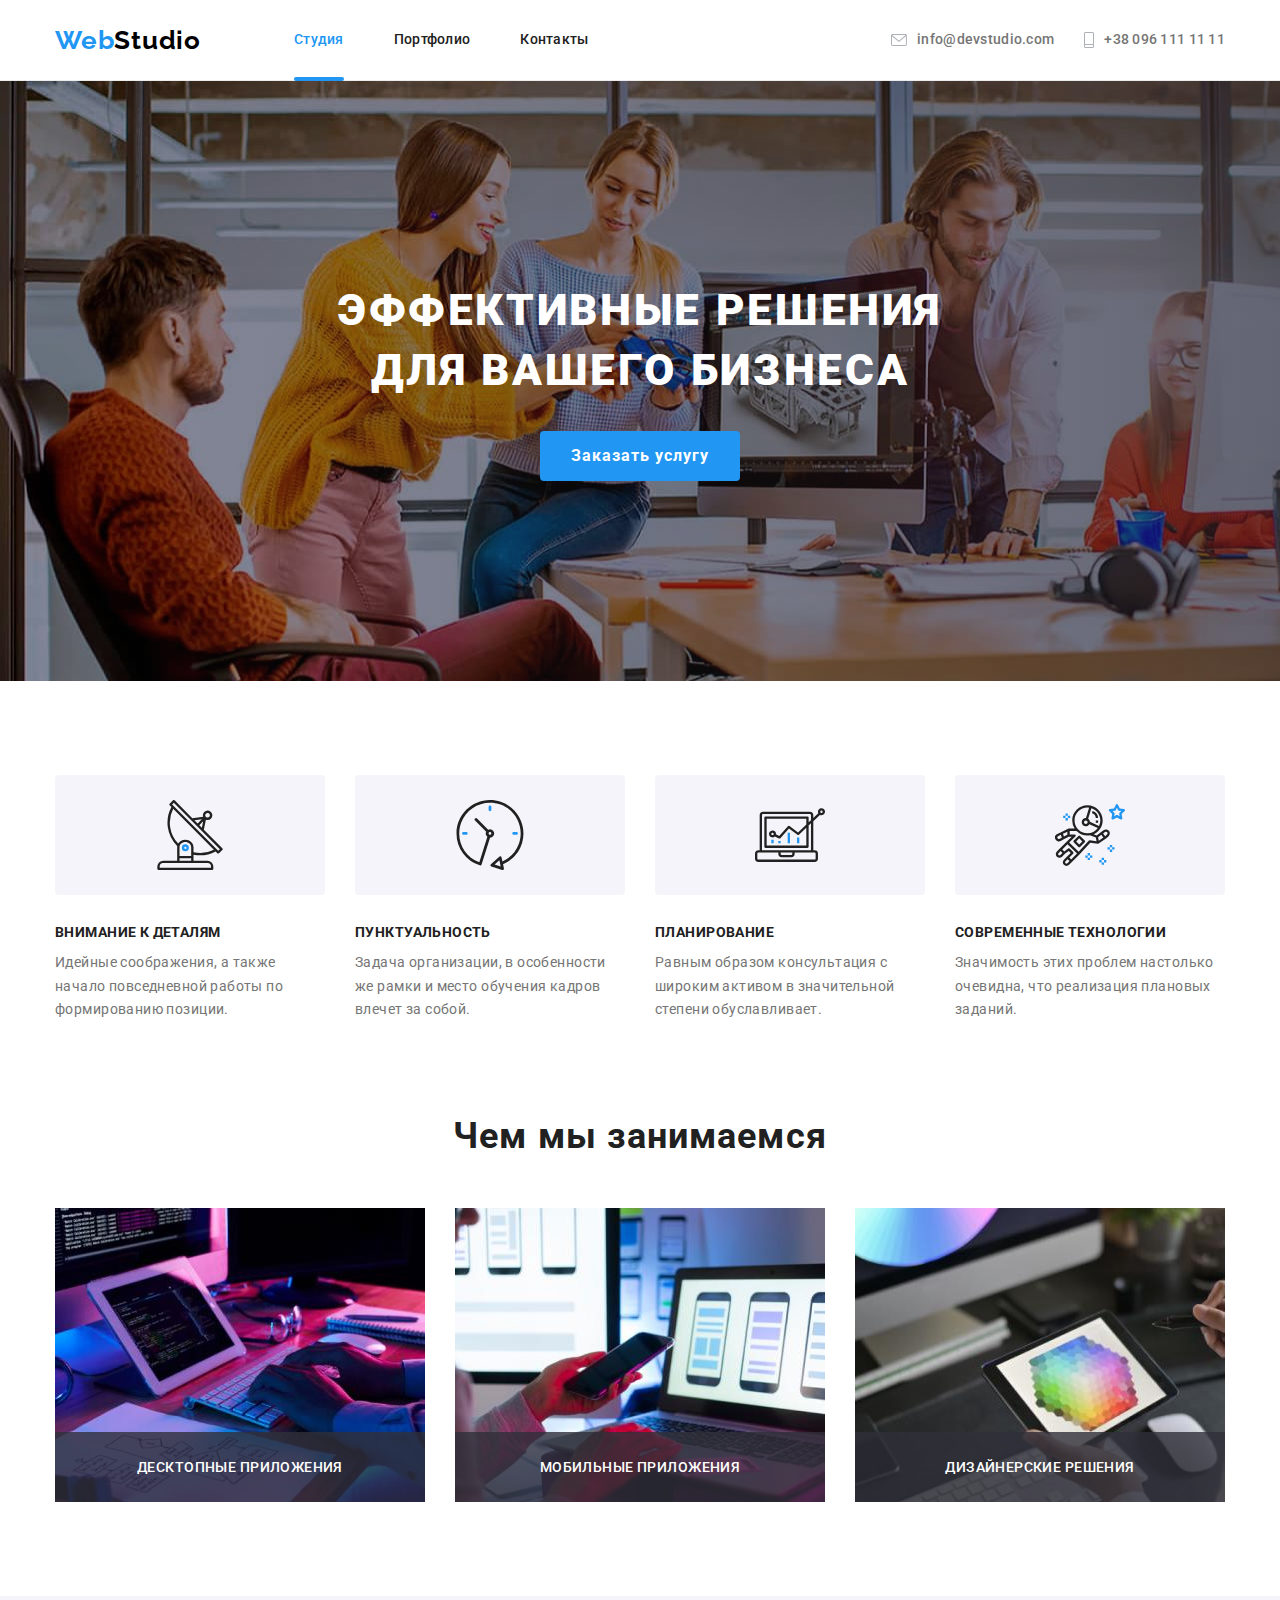
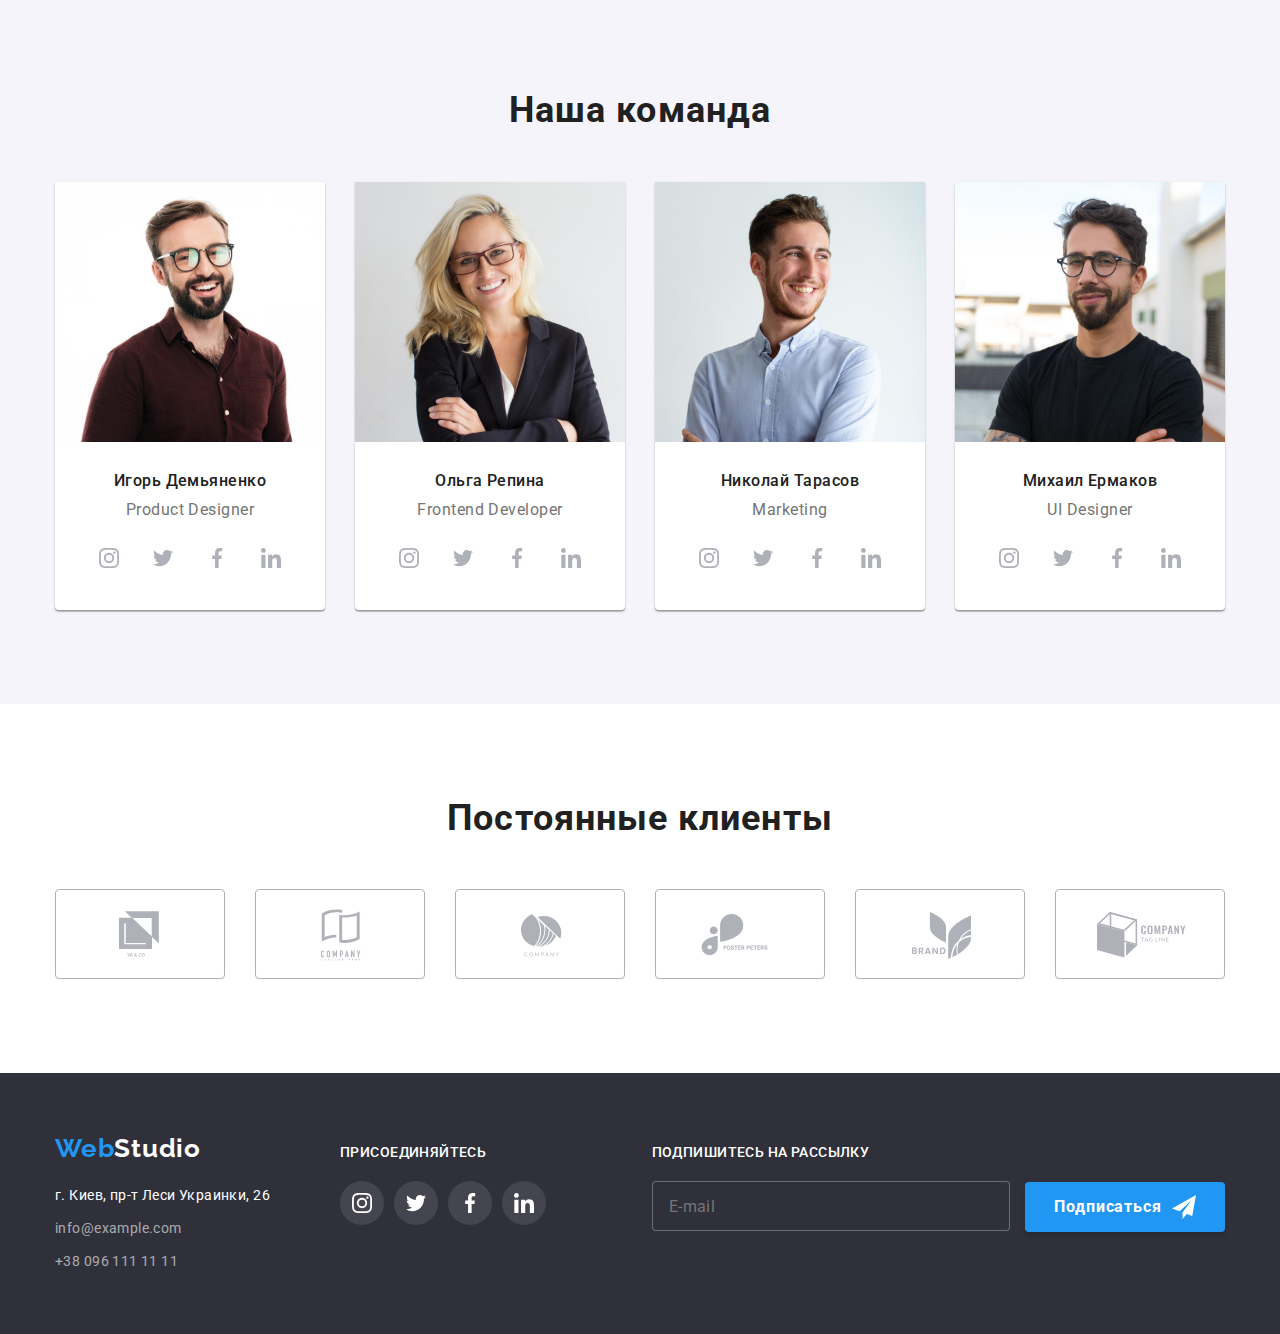
==== index.html @ 5d0f16b3 "Добавляет стили для позиционирования строк ввода в модальном окне" ====
<!DOCTYPE html>
<html lang="ru">
  <head>
    <meta charset="UTF-8" />
    <meta http-equiv="X-UA-Compatible" content="IE=edge" />
    <meta name="viewport" content="width=device-width, initial-scale=1.0" />
    <title>Студия</title>
    <link rel="preconnect" href="https://fonts.gstatic.com" />
    <link
      href="https://fonts.googleapis.com/css2?family=Oleo+Script&family=Raleway:wght@700&family=Roboto:wght@400;500;700;900&display=swap"
      rel="stylesheet"
    />
    <link
      rel="stylesheet"
      href="https://cdnjs.cloudflare.com/ajax/libs/modern-normalize/0.2.0/modern-normalize.css"
    />
    <link rel="stylesheet" href="./css/styles.css" />
  </head>
  <body>
    <!-- Секция "Верхняя линия" -->
    <header class="header">
      <div class="container">
        <div class="header-section">
          <nav class="header-navigation">
            <a class="logo-link" href="./"
              ><span class="logo-color">Web</span>Studio</a
            >
            <ul class="header-navigation-list">
              <li class="header-navigation-list-item">
                <a class="header-navigation-list-item-link current" href="./"
                  >Студия</a
                >
              </li>
              <li class="header-navigation-list-item">
                <a
                  class="header-navigation-list-item-link"
                  href="./portfolio.html"
                  >Портфолио</a
                >
              </li>
              <li class="header-navigation-list-item">
                <a class="header-navigation-list-item-link" href="./"
                  >Контакты</a
                >
              </li>
            </ul>
          </nav>
          <ul class="header-address-list">
            <li class="header-address-list-item">
              <a
                class="header-address-list-item-link"
                href="mailto:info@devstudio.com"
              >
                <svg class="address-icons" width="16px" height="12px">
                  <use href="./images/icons.svg#icon-address-envelope"></use>
                </svg>

                info@devstudio.com</a
              >
            </li>
            <li class="header-address-list-item">
              <a class="header-address-list-item-link" href="tel:+380961111111">
                <svg class="address-icons" width="10px" height="16px">
                  <use href="./images/icons.svg#icon-address-phone"></use>
                </svg>
                +38 096 111 11 11</a
              >
            </li>
          </ul>
        </div>
      </div>
    </header>
    <!-- Main -->
    <main>
      <!-- Секция "Шапка" -->
      <section class="hero-section">
        <div class="container">
          <h1 class="hero-section-header">
            Эффективные решения <br />
            для вашего бизнеса
          </h1>
          <button class="hero-section-button" type="button" data-modal-open>
            Заказать услугу
          </button>
        </div>
      </section>

      <!-- Окно "Заказать услугу"-->
      <div class="hero-section-modal-backdrop is-hidden" data-modal>
        <div class="hero-section-modal">
          <button class="hero-section-modal-button-close" data-modal-close>
            <svg class="modal-icons">
              <use href="./images/icons.svg#icon-close-modal"></use>
            </svg>
          </button>
          <p class="hero-section-modal-header">
            Оставьте свои данные, мы вам перезвоним
          </p>
          <form action="">
            <div
              class="hero-section-modal-input-group"
              role="group"
              aria-labelby="contact-details-head"
            >
              <label class="hero-section-modal-input-label">
                <p class="hero-section-modal-label-text">Имя</p>
                <input
                  class="hero-section-modal-input"
                  type="text"
                  name="order-username"
                />
              </label>
              <label class="hero-section-modal-input-label">
                <p class="hero-section-modal-label-text">Телефон</p>
                <input
                  class="hero-section-modal-input"
                  type="phone"
                  name="order-phone"
                />
              </label>
              <label class="hero-section-modal-input-label">
                <p class="hero-section-modal-label-text">Почта</p>
                <input
                  class="hero-section-modal-input"
                  type="email"
                  name="order-email"
                />
              </label>
              <label class="hero-section-modal-input-label">
                <p class="hero-section-modal-label-text">Комментарий</p>
                <textarea
                  class="hero-section-modal-comment-input"
                  name="order-comment"
                  rows="5"
                  placeholder="Введите текст"
                ></textarea>
              </label>
            </div>
            <button type="submit">Отправить</button>
          </form>
        </div>
      </div>

      <!-- Секция "Особенности" -->
      <section class="features-section">
        <div class="container">
          <ul class="features-section-list">
            <li class="features-section-list-item">
              <div class="features-section-set">
                <svg class="features-icons">
                  <use
                    href="./images/icons.svg#icon-color-features-icon01-antenna"
                  ></use>
                </svg>
              </div>
              <h3 class="featutes-section-header">Внимание к деталям</h3>
              <p class="featutes-section-text">
                Идейные соображения, а также начало повседневной работы по
                формированию позиции.
              </p>
            </li>
            <li class="features-section-list-item">
              <div class="features-section-set">
                <svg class="features-icons">
                  <use
                    href="./images/icons.svg#icon-color-features-icon02-clock"
                  ></use>
                </svg>
              </div>
              <h3 class="featutes-section-header">Пунктуальность</h3>
              <p class="featutes-section-text">
                Задача организации, в особенности же рамки и место обучения
                кадров влечет за собой.
              </p>
            </li>
            <li class="features-section-list-item">
              <div class="features-section-set">
                <svg class="features-icons">
                  <use
                    href="./images/icons.svg#icon-color-features-icon03-diagram"
                  ></use>
                </svg>
              </div>
              <h3 class="featutes-section-header">Планирование</h3>
              <p class="featutes-section-text">
                Равным образом консультация с широким активом в значительной
                степени обуславливает.
              </p>
            </li>
            <li class="features-section-list-item">
              <div class="features-section-set">
                <svg class="features-icons">
                  <use
                    href="./images/icons.svg#icon-color-features-icon04-astronaut"
                  ></use>
                </svg>
              </div>
              <h3 class="featutes-section-header">Современные технологии</h3>
              <p class="featutes-section-text">
                Значимость этих проблем настолько очевидна, что реализация
                плановых заданий.
              </p>
            </li>
          </ul>
        </div>
      </section>
      <!-- Секция "Чем мы занимаемся" -->
      <section class="functions-section">
        <div class="container">
          <h2 class="functions-section-header">Чем мы занимаемся</h2>
          <ul class="functions-section-list">
            <li class="functions-section-list-item">
              <img
                src="./images/webstudio-mainpage-foto001.jpg"
                alt="Фото планшета"
                width="370"
              />
              <div class="function-section-list-item-label">
                <p class="function-section-list-item-text">
                  Десктопные приложения
                </p>
              </div>
            </li>
            <li class="functions-section-list-item">
              <img
                src="./images/webstudio-mainpage-foto002.jpg"
                alt="Фото ноутбука"
                width="370"
              />
              <div class="function-section-list-item-label">
                <p class="function-section-list-item-text">
                  Мобильные приложения
                </p>
              </div>
            </li>
            <li class="functions-section-list-item">
              <img
                src="./images/webstudio-mainpage-foto003.jpg"
                alt="Фото планшета с палитрой"
                width="370"
              />
              <div class="function-section-list-item-label">
                <p class="function-section-list-item-text">
                  Дизайнерские решения
                </p>
              </div>
            </li>
          </ul>
        </div>
      </section>
      <!-- Секция "Наша команда" -->
      <section class="team-section">
        <div class="container">
          <h2 class="team-section-header">Наша команда</h2>
          <ul class="team-section-list">
            <li class="team-section-list-item">
              <img
                src="./images/webstudio-mainpage-person-demyanenko.jpg"
                alt="Фото Демьянченко"
                width="270"
              />
              <div class="team-section-list-card">
                <h3 class="team-section-name">Игорь Демьяненко</h3>
                <p class="team-section-text">Product Designer</p>
                <!-- список контактов в социальных сетях -->
                <ul class="team-section-social-list">
                  <li class="team-section-social-list-item">
                    <a
                      href="https://www.instagram.com"
                      class="team-section-social-list-link"
                      target="_blank"
                      rel="noreferrer noopener"
                    >
                      <svg class="social-icons">
                        <use
                          href="./images/icons.svg#icon-social-instagram"
                        ></use>
                      </svg>
                    </a>
                  </li>
                  <li class="team-section-social-list-item">
                    <a
                      href="https://www.twitter.com"
                      class="team-section-social-list-link"
                      target="_blank"
                      rel="noreferrer noopener"
                    >
                      <svg class="social-icons">
                        <use
                          href="./images/icons.svg#icon-social-twitter"
                        ></use>
                      </svg>
                    </a>
                  </li>
                  <li class="team-section-social-list-item">
                    <a
                      href="https://www.facebook.com"
                      class="team-section-social-list-link"
                      target="_blank"
                      rel="noreferrer noopener"
                    >
                      <svg class="social-icons">
                        <use
                          href="./images/icons.svg#icon-social-facebook"
                        ></use>
                      </svg>
                    </a>
                  </li>
                  <li class="team-section-social-list-item">
                    <a
                      href="https://www.linkedin.com"
                      class="team-section-social-list-link"
                      target="_blank"
                      rel="noreferrer noopener"
                    >
                      <svg class="social-icons">
                        <use
                          href="./images/icons.svg#icon-social-linkedin"
                        ></use>
                      </svg>
                    </a>
                  </li>
                </ul>
              </div>
            </li>
            <li class="team-section-list-item">
              <img
                src="./images/webstudio-mainpage-person-repina.jpg"
                alt="Фото Репина"
                width="270"
              />
              <div class="team-section-list-card">
                <h3 class="team-section-name">Ольга Репина</h3>
                <p class="team-section-text">Frontend Developer</p>
                <!-- список контактов в социальных сетях -->
                <ul class="team-section-social-list">
                  <li class="team-section-social-list-item">
                    <a
                      href="https://www.instagram.com"
                      class="team-section-social-list-link"
                      target="_blank"
                      rel="noreferrer noopener"
                    >
                      <svg class="social-icons">
                        <use
                          href="./images/icons.svg#icon-social-instagram"
                        ></use>
                      </svg>
                    </a>
                  </li>
                  <li class="team-section-social-list-item">
                    <a
                      href="https://www.twitter.com"
                      class="team-section-social-list-link"
                      target="_blank"
                      rel="noreferrer noopener"
                    >
                      <svg class="social-icons">
                        <use
                          href="./images/icons.svg#icon-social-twitter"
                        ></use>
                      </svg>
                    </a>
                  </li>
                  <li class="team-section-social-list-item">
                    <a
                      href="https://www.facebook.com"
                      class="team-section-social-list-link"
                      target="_blank"
                      rel="noreferrer noopener"
                    >
                      <svg class="social-icons">
                        <use
                          href="./images/icons.svg#icon-social-facebook"
                        ></use>
                      </svg>
                    </a>
                  </li>
                  <li class="team-section-social-list-item">
                    <a
                      href="https://www.linkedin.com"
                      class="team-section-social-list-link"
                      target="_blank"
                      rel="noreferrer noopener"
                    >
                      <svg class="social-icons">
                        <use
                          href="./images/icons.svg#icon-social-linkedin"
                        ></use>
                      </svg>
                    </a>
                  </li>
                </ul>
              </div>
            </li>
            <li class="team-section-list-item">
              <img
                src="./images/webstudio-mainpage-person-tarasov.jpg"
                alt="Фото Тарасова"
                width="270"
              />
              <div class="team-section-list-card">
                <h3 class="team-section-name">Николай Тарасов</h3>
                <p class="team-section-text">Marketing</p>
                <!-- список контактов в социальных сетях -->
                <ul class="team-section-social-list">
                  <li class="team-section-social-list-item">
                    <a
                      href="https://www.instagram.com"
                      class="team-section-social-list-link"
                      target="_blank"
                      rel="noreferrer noopener"
                    >
                      <svg class="social-icons">
                        <use
                          href="./images/icons.svg#icon-social-instagram"
                        ></use>
                      </svg>
                    </a>
                  </li>
                  <li class="team-section-social-list-item">
                    <a
                      href="https://www.twitter.com"
                      class="team-section-social-list-link"
                      target="_blank"
                      rel="noreferrer noopener"
                    >
                      <svg class="social-icons">
                        <use
                          href="./images/icons.svg#icon-social-twitter"
                        ></use>
                      </svg>
                    </a>
                  </li>
                  <li class="team-section-social-list-item">
                    <a
                      href="https://www.facebook.com"
                      class="team-section-social-list-link"
                      target="_blank"
                      rel="noreferrer noopener"
                    >
                      <svg class="social-icons">
                        <use
                          href="./images/icons.svg#icon-social-facebook"
                        ></use>
                      </svg>
                    </a>
                  </li>
                  <li class="team-section-social-list-item">
                    <a
                      href="https://www.linkedin.com"
                      class="team-section-social-list-link"
                      target="_blank"
                      rel="noreferrer noopener"
                    >
                      <svg class="social-icons">
                        <use
                          href="./images/icons.svg#icon-social-linkedin"
                        ></use>
                      </svg>
                    </a>
                  </li>
                </ul>
              </div>
            </li>
            <li class="team-section-list-item">
              <img
                src="./images/webstudio-mainpage-person-ermakov.jpg"
                alt="Фото Ермакова"
                width="270"
              />
              <div class="team-section-list-card">
                <h3 class="team-section-name">Михаил Ермаков</h3>
                <p class="team-section-text">UI Designer</p>
                <!-- список контактов в социальных сетях -->
                <ul class="team-section-social-list">
                  <li class="team-section-social-list-item">
                    <a
                      href="https://www.instagram.com"
                      class="team-section-social-list-link"
                      target="_blank"
                      rel="noreferrer noopener"
                    >
                      <svg class="social-icons">
                        <use
                          href="./images/icons.svg#icon-social-instagram"
                        ></use>
                      </svg>
                    </a>
                  </li>
                  <li class="team-section-social-list-item">
                    <a
                      href="https://www.twitter.com"
                      class="team-section-social-list-link"
                      target="_blank"
                      rel="noreferrer noopener"
                    >
                      <svg class="social-icons">
                        <use
                          href="./images/icons.svg#icon-social-twitter"
                        ></use>
                      </svg>
                    </a>
                  </li>
                  <li class="team-section-social-list-item">
                    <a
                      href="https://www.facebook.com"
                      class="team-section-social-list-link"
                      target="_blank"
                      rel="noreferrer noopener"
                    >
                      <svg class="social-icons">
                        <use
                          href="./images/icons.svg#icon-social-facebook"
                        ></use>
                      </svg>
                    </a>
                  </li>
                  <li class="team-section-social-list-item">
                    <a
                      href="https://www.linkedin.com"
                      class="team-section-social-list-link"
                      target="_blank"
                      rel="noreferrer noopener"
                    >
                      <svg class="social-icons">
                        <use
                          href="./images/icons.svg#icon-social-linkedin"
                        ></use>
                      </svg>
                    </a>
                  </li>
                </ul>
              </div>
            </li>
          </ul>
        </div>
      </section>
      <!-- Секция "Постоянные клиенты" -->
      <section class="clients-section">
        <div class="container">
          <h2 class="clients-section-header">Постоянные клиенты</h2>
          <ul class="clients-section-list">
            <li class="clients-section-list-item">
              <a
                href="https://www.google.com"
                class="clients-section-list-link"
                target="_blank"
                rel="noreferrer noopener"
              >
                <svg class="clients-icons" width="44px" height="49px">
                  <use href="./images/icons.svg#icon-client-logo01-yaco"></use>
                </svg>
              </a>
            </li>
            <li class="clients-section-list-item">
              <a
                href="https://www.google.com"
                class="clients-section-list-link"
                target="_blank"
                rel="noreferrer noopener"
              >
                <svg class="clients-icons" width="40px" height="52px">
                  <use
                    href="./images/icons.svg#icon-client-logo02-tagline"
                  ></use>
                </svg>
              </a>
            </li>
            <li class="clients-section-list-item">
              <a
                href="https://www.google.com"
                class="clients-section-list-link"
                target="_blank"
                rel="noreferrer noopener"
              >
                <svg class="clients-icons" width="41px" height="43px">
                  <use
                    href="./images/icons.svg#icon-client-logo03-company"
                  ></use>
                </svg>
              </a>
            </li>
            <li class="clients-section-list-item">
              <a
                href="https://www.google.com"
                class="clients-section-list-link"
                target="_blank"
                rel="noreferrer noopener"
              >
                <svg class="clients-icons" width="80px" height="42px">
                  <use
                    href="./images/icons.svg#icon-client-logo04-foster"
                  ></use>
                </svg>
              </a>
            </li>
            <li class="clients-section-list-item">
              <a
                href="https://www.google.com"
                class="clients-section-list-link"
                target="_blank"
                rel="noreferrer noopener"
              >
                <svg class="clients-icons" width="59px" height="47px">
                  <use href="./images/icons.svg#icon-client-logo05-brand"></use>
                </svg>
              </a>
            </li>
            <li class="clients-section-list-item">
              <a
                href="https://www.google.com"
                class="clients-section-list-link"
                target="_blank"
                rel="noreferrer noopener"
              >
                <svg class="clients-icons" width="89px" height="46px">
                  <use
                    href="./images/icons.svg#icon-client-logo06-comtag"
                  ></use>
                </svg>
              </a>
            </li>
          </ul>
        </div>
      </section>
    </main>
    <!-- Секция "Подвал" -->
    <footer class="footer-section">
      <div class="container">
        <div class="footer-section-data">
          <div class="footer-address-card">
            <a class="logo-link footer" href="./"
              ><span class="logo-color">Web</span>Studio</a
            >
            <address>
              <ul class="footer-section-list">
                <li class="footer-section-list-item">
                  <a
                    class="footer-section-address"
                    href="http://maps.google.com/?q=г.Киев,пр-тЛесиУкраинки,26"
                    target="_blank"
                    rel="nofollow noreferrer"
                    >г. Киев, пр-т Леси Украинки, 26</a
                  >
                </li>
                <li class="footer-section-list-item">
                  <a class="footer-section-text" href="mailto:info@example.com"
                    >info@example.com</a
                  >
                </li>
                <li class="footer-section-list-item">
                  <a class="footer-section-text" href="tel:+380961111111"
                    >+38 096 111 11 11</a
                  >
                </li>
              </ul>
            </address>
          </div>
          <div class="footer-section-social-card">
            <p class="footer-section-social-name">присоединяйтесь</p>
            <!-- список контактов в социальных сетях -->
            <ul class="footer-section-social-list">
              <li class="footer-section-social-list-item">
                <a
                  href="https://www.instagram.com"
                  class="footer-section-social-list-link"
                  target="_blank"
                  rel="noreferrer noopener"
                >
                  <svg class="footer-social-icons">
                    <use href="./images/icons.svg#icon-social-instagram"></use>
                  </svg>
                </a>
              </li>
              <li class="footer-section-social-list-item">
                <a
                  href="https://www.twitter.com"
                  class="footer-section-social-list-link"
                  target="_blank"
                  rel="noreferrer noopener"
                >
                  <svg class="footer-social-icons">
                    <use href="./images/icons.svg#icon-social-twitter"></use>
                  </svg>
                </a>
              </li>
              <li class="footer-section-social-list-item">
                <a
                  href="https://www.facebook.com"
                  class="footer-section-social-list-link"
                  target="_blank"
                  rel="noreferrer noopener"
                >
                  <svg class="footer-social-icons">
                    <use href="./images/icons.svg#icon-social-facebook"></use>
                  </svg>
                </a>
              </li>
              <li class="footer-section-social-list-item">
                <a
                  href="https://www.linkedin.com"
                  class="footer-section-social-list-link"
                  target="_blank"
                  rel="noreferrer noopener"
                >
                  <svg class="footer-social-icons">
                    <use href="./images/icons.svg#icon-social-linkedin"></use>
                  </svg>
                </a>
              </li>
            </ul>
          </div>
          <!-- Форма ввода электронного адреса для подписки на рвссылку -->
          <div class="footer-section-mail-subscribe-form">
            <form action="">
              <label>
                <p class="footer-section-mail-subscribe-form-label">
                  Подпишитесь на рассылку
                </p>
                <input
                  class="footer-section-mail-subscribe-input"
                  type="email"
                  name="subscride-email-address"
                  placeholder="E-mail"
                />
              </label>
              <button
                class="footer-section-mail-subscribe-button"
                type="submit"
              >
                <div class="footer-section-mail-subscribe-button-label">
                  Подписаться
                  <svg class="footer-subscribe-icons">
                    <use href="./images/icons.svg#icon-send-plane"></use>
                  </svg>
                </div>
              </button>
            </form>
          </div>
        </div>
      </div>
    </footer>
    <script src="./js/modal.js"></script>
  </body>
</html>
---- css/styles.css ----
:root {
  --body-default-text-color: #757575;
  --body-default-header-color: #212121;
  --header-background-color: #ffffff;
  --header-border-color: #ececec;
  --footer-background-color: #2f303a;
  --header-logo-color: #2196f3;
  --header-logo-text-color: #000000;
  --footer-logo-text-color: #ffffff;

  --header-navigation-hover-color: #2196f3;
  --header-navigation-text-color: #212121;
  --header-address-hover-color: #2196f3;
  --header-address-text-color: #757575;
  --footer-address-color: #ffffff;
  --footer-text-color: rgba(255, 255, 255, 0.6);
  --footer-icon-color: rgba(255, 255, 255, 0.1);

  --main-hero-background-color: #c4c4c4;
  --main-hero-background-blackdrop: rgba(0, 0, 0, 0.2);
  --main-hero-background: rgba(47, 48, 58, 0.4);
  --main-hero-text-color: #ffffff;

  --main-features-header-color: #212121;
  --main-features-background-color: #f5f4fa;
  --main-features-text-color: #757575;
  --main-functions-label-text-color: #ffffff;
  --main-functions-label-background-color: rgba(47, 48, 58, 0.8);

  --main-team-background-color: #f5f4fa;
  --main-team-photo-background-color: #ffffff;
  --main-team-header-color: #212121;
  --main-team-name-color: #212121;
  --main-team-text-color: #757575;

  --main-clients-icons-color: #afb1b8;
  --main-clients-icons-hover-color: #2196f3;

  --main-default-background-color: #ffffff;
  --main-team-background-color: #f5f4fa;
  --main-button-color: #2196f3;
  --main-button-hover-color: #188ce8;
  --main-button-text-color: #ffffff;
  --main-icon-color: #afb1b8;
  --main-icon-hover-color: #ffffff;

  --portfolio-default-background-color: #ffffff;
  --portfolio-project-list-background-color: #ffffff;
  --portfolio-project-list-header-color: #212121;
  --portfolio-project-list-text-color: #757575;
  --portfolio-project-list-border-color: #eeeeee;
  --portfolio-project-list-hover-background-color: rgba(33, 150, 243, 0.9);

  --portfolio-button-color: #f5f4fa;
  --portfolio-button-text-color: #212121;
  --portfolio-button-hover-color: #2196f3;
  --portfolio-button-hover-text-color: #ffffff;
}
html {
  box-sizing: border-box;
}

*,
*::after,
*::before {
  box-sizing: inherit;
}

/*  font-family: 'Oleo Script', cursive;
    font-family: 'Raleway', sans-serif;
    font-family: 'Roboto', sans-serif; */

body {
  font-family: 'Roboto', sans-serif;
  font-size: 14px;
  line-height: 1.71;
  letter-spacing: 0.03em;
  color: var(--body-default-text-color);
}

.container {
  width: 1200px;
  padding-left: 15px;
  padding-right: 15px;
  margin: 0 auto;
}

.visually-hidden {
  position: absolute !important;
  clip: rect(1px 1px 1px 1px);
  clip: rect(1px, 1px, 1px, 1px);
  padding: 0 !important;
  border: 0 !important;
  height: 1px !important;
  width: 1px !important;
  overflow: hidden;
}

/*  Секция "Верхняя линия" */
.header {
  background-color: var(--header-background-color);
  border-bottom: 1px solid var(--header-border-color);
}

.header-section {
  display: flex;
  align-items: center;
}

.header-navigation {
  display: flex;
  align-items: center;
}
.header-navigation-list {
  list-style: none;
  display: flex;
  align-items: center;
  margin-top: 0;
  margin-bottom: 0;
  padding: 0;
}
.header-address-list {
  list-style: none;
  display: flex;
  margin-left: auto;
  margin-top: 0;
  margin-bottom: 0;
  padding: 0;
}
.header-navigation-list-item:not(:last-child) {
  margin-right: 50px;
}
.header-address-list-item:not(:last-child) {
  margin-right: 30px;
}

.logo-link {
  display: block;
  text-decoration: none;
  color: var(--header-logo-text-color);
  font-family: 'Raleway', sans-serif;
  font-weight: 700;
  font-size: 26px;
  line-height: 1.19;
  letter-spacing: 0.03em;
  margin-right: 93px;
}
.logo-color {
  color: var(--header-logo-color);
}
.logo-link.footer {
  display: inline-block;
  margin-right: 0;
  margin-bottom: 20px;
  color: var(--footer-logo-text-color);
}

.header-navigation-list-item-link {
  position: relative;
  display: block;
  text-decoration: none;
  color: var(--header-navigation-text-color);
  font-weight: 500;
  font-size: 14px;
  line-height: 1.14;
  letter-spacing: 0.02em;
  padding-top: 32px;
  padding-bottom: 32px;
  transition: 250ms color cubic-bezier(0.4, 0, 0.2, 1);
}

.header-navigation-list-item-link.current,
.header-navigation-list-item-link:hover,
.header-navigation-list-item-link:active,
.header-navigation-list-item-link:focus {
  color: var(--header-navigation-hover-color);
}

.header-navigation-list-item-link.current::after {
  opacity: 1;
}

.header-navigation-list-item-link::after {
  content: '';
  position: absolute;
  display: block;
  border-radius: 2px;
  width: 100%;
  height: 4px;
  left: 0;
  bottom: -1px;
  background-color: var(--header-logo-color);
  opacity: 0;
  transition: 250ms opacity cubic-bezier(0.4, 0, 0.2, 1);
}

.header-address-list-item-link {
  display: flex;
  align-items: center;
  text-decoration: none;
  color: var(--header-address-text-color);
  font-weight: 500;
  font-size: 14px;
  line-height: 1.14;
  letter-spacing: 0.02em;
  padding-top: 32px;
  padding-bottom: 32px;
  transition: 250ms color cubic-bezier(0.4, 0, 0.2, 1);
}

.header-address-list-item-link:hover,
.header-address-list-item-link:active,
.header-address-list-item-link:focus {
  color: var(--header-address-hover-color);
}

.header-address-list-item-link:hover .address-icons,
.header-address-list-item-link:active .address-icons,
.header-address-list-item-link:focus .address-icons {
  fill: var(--header-address-hover-color);
}

.address-icons {
  fill: var(--main-icon-color);
  margin-right: 10px;
  transition: 250ms fill cubic-bezier(0.4, 0, 0.2, 1);
}

/* Секция "Шапка" */
.hero-section {
  display: block;
  text-align: center;
  max-width: 1600px;
  padding-top: 200px;
  padding-bottom: 200px;
  margin-left: auto;
  margin-right: auto;
  background-color: var(--main-hero-background-color);
  background-image: linear-gradient(
      to left,
      rgba(47, 48, 58, 0.4),
      40%,
      transparent 100%
    ),
    url(../images/webstudio-bgimage.jpg);
  background-repeat: no-repeat;
  background-position: top left;
  background-size: cover;
}
.hero-section-header {
  margin-top: 0;
  margin-bottom: 30px;
  padding-bottom: 0;
  font-weight: 900;
  font-size: 44px;
  line-height: 1.36;
  text-align: center;
  letter-spacing: 0.06em;
  text-transform: uppercase;
  color: var(--main-hero-text-color);
}
.hero-section-button {
  width: 200px;
  height: 50px;
  align-items: center;
  text-align: center;
  background-color: var(--main-button-color);
  font-weight: 700;
  font-size: 16px;
  line-height: 1.87;
  letter-spacing: 0.06em;
  color: var(--main-button-text-color);
  cursor: pointer;
  border: none;
  border-radius: 4px;
  transition: 250ms color cubic-bezier(0.4, 0, 0.2, 1);
}
.hero-section-button:hover,
.hero-section-button:active,
.hero-section-button:focus {
  background-color: var(--main-button-hover-color);
  color: var(--main-button-text-color);
  border-radius: 0px;
}

/* Модальное окно "Заказать услугу" */
.hero-section-modal-backdrop {
  position: fixed;
  top: 0;
  left: 0;
  width: 100%;
  height: 100%;
  z-index: 99;
  background: var(--main-hero-background-blackdrop);
  transition: 250ms opacity cubic-bezier(0.4, 0, 0.2, 1);
}

.hero-section-modal-backdrop.is-hidden {
  opacity: 0;
  pointer-events: none;
}

.hero-section-modal {
  position: absolute;
  display: block;
  padding: 0 0 0 0;
  top: 50%;
  left: 50%;
  width: 530px;
  height: 580px;
  border-radius: 4px;
  transform: translate(-50%, -50%);
  background: var(--main-default-background-color);
  box-shadow: 0px 1px 3px rgba(0, 0, 0, 0.12), 0px 1px 1px rgba(0, 0, 0, 0.14),
    0px 2px 1px rgba(0, 0, 0, 0.2);
  border-radius: 4px;
}

.hero-section-modal-button-close {
  display: flex;
  justify-content: center;
  align-items: center;
  cursor: pointer;
  background: var(--main-default-background-color);
  border: 1px solid rgba(0, 0, 0, 0.1);
  border-radius: 50%;
  width: 30px;
  height: 30px;
}
.hero-section-modal-button-close:hover .modal-icons {
  fill: var(--header-logo-color);
  transition: 250ms fill cubic-bezier(0.4, 0, 0.2, 1);
}

.modal-icons {
  width: 11px;
  height: 11px;
  fill: black;
  transition: 250ms fill cubic-bezier(0.4, 0, 0.2, 1);
}

.hero-section-modal-header {
  margin-top: 0;
  margin-bottom: 12px;
  padding: 0 0 0 0;
  font-weight: 700;
  font-size: 20px;
  line-height: 1.15;
  text-align: center;
  letter-spacing: 0.03em;
  color: var(--body-default-header-color);
}

.hero-section-modal-input-group {
  display: flex;
  flex-direction: column;
  align-items: center;
}

.hero-section-modal-input-label {
  display: flex;
  flex-direction: column;
  margin-bottom: 10px;
}

.hero-section-modal-label-text {
  margin-top: 0;
  margin-bottom: 4px;
  padding: 0 0 0 0;
  font-weight: 500;
  font-size: 12px;
  line-height: 1.16;
  letter-spacing: 0.01em;
  color: var(--body-default-text-color);
}

.hero-section-modal-input {
  width: 448px;
  height: 40px;
  border: 1px solid rgba(33, 33, 33, 0.2);
  box-sizing: border-box;
  border-radius: 4px;
}

.hero-section-modal-comment-input {
  width: 448px;
  height: 120px;
  padding: 12px 16px 12px 16px;
  resize: none;
  border: 1px solid rgba(33, 33, 33, 0.2);
  box-sizing: border-box;
  border-radius: 4px;
}

/* Секция "Особенности" */
.features-section {
  padding-top: 94px;
  padding-bottom: 94px;
  background-color: var(--main-default-background-color);
}

.features-section-list {
  display: flex;
  margin-top: 0;
  margin-bottom: 0;
  padding-left: 0;
  padding-right: 0;
  list-style: none;
}

.features-section-list-item {
  display: block;
  margin-top: 0;
  margin-bottom: 0px;
  width: 270px;
}

.features-section-list-item:not(:last-child) {
  margin-right: 30px;
}

.featutes-section-header {
  margin-top: 0;
  margin-bottom: 10px;
  color: var(--main-features-header-color);
  font-weight: 700;
  font-size: 14px;
  line-height: 1.14;
  letter-spacing: 0.03em;
  text-transform: uppercase;
}
.featutes-section-text {
  margin-top: 0;
  margin-bottom: 0;
  color: var(--main-features-text-color);
  font-size: 14px;
  line-height: 1.71;
  letter-spacing: 0.03em;
}

.features-icons {
  width: 70px;
  height: 70px;
  fill: var(--main-features-header-color);
}

.features-section-set {
  display: flex;
  justify-content: center;
  align-items: center;
  width: 270px;
  height: 120px;
  background: var(--main-features-background-color);
  border-radius: 4px;
  margin-bottom: 30px;
}

/* Секция "Чем мы занимаемся" */
.functions-section {
  padding-bottom: 94px;
  background-color: var(--main-default-background-color);
}
.functions-section-header {
  display: block;
  margin-top: 0;
  margin-bottom: 50px;
  color: var(--main-features-header-color);
  font-weight: 700;
  font-size: 36px;
  line-height: 1.16;
  text-align: center;
  letter-spacing: 0.03em;
}
.functions-section-list img {
  display: block;
  margin-top: 0;
  margin-bottom: 0;
}

.functions-section-list {
  list-style: none;
  display: flex;
  padding-left: 0;
  padding-right: 0;
  margin-top: 0;
  margin-bottom: 0;
}
.functions-section-list-item {
  position: relative;
}

.functions-section-list-item:not(:last-child) {
  margin-right: 30px;
}

.function-section-list-item-label {
  position: absolute;
  bottom: 0;
  left: 0;
  width: 100%;
  height: auto;
  padding-top: 27px;
  padding-bottom: 27px;
  background: var(--main-functions-label-background-color);
}
.function-section-list-item-text {
  margin-top: 0;
  margin-bottom: 0;
  font-weight: 500;
  font-size: 14px;
  line-height: 1.18;
  text-align: center;
  letter-spacing: 0.03em;
  text-transform: uppercase;
  color: var(--main-functions-label-text-color);
}

/* Секция "Наша команда" */
.team-section {
  display: block;
  text-align: center;
  width: auto;
  padding-top: 94px;
  padding-bottom: 94px;
  background-color: var(--main-team-background-color);
  font-size: 16px;
  line-height: 1.18;
  letter-spacing: 0.03em;
  color: var(--main-team-text-color);
}

.team-section-header {
  margin-top: 0;
  margin-bottom: 50px;
  color: var(--main-team-header-color);
  font-weight: 700;
  font-size: 36px;
  line-height: 1.16;
  text-align: center;
  letter-spacing: 0.03em;
}

.team-section-list {
  display: flex;
  list-style: none;
  text-align: center;
  padding-left: 0;
  padding-right: 0;
  margin-top: 0;
  margin-bottom: 0;
}

.team-section-list img {
  display: block;
  margin-top: 0;
  margin-bottom: 0;
}

.team-section-list-item {
  display: block;
  width: 270px;
  background-color: var(--main-team-photo-background-color);
  box-shadow: 0px 1px 3px rgba(0, 0, 0, 0.12), 0px 1px 1px rgba(0, 0, 0, 0.14),
    0px 2px 1px rgba(0, 0, 0, 0.2);
  border-radius: 0px 0px 4px 4px;
}

.team-section-list-item:not(:last-child) {
  margin-right: 30px;
}

.team-section-list-card {
  padding: 30px 20px 30px 20px;
}

.team-section-name {
  margin-top: 0;
  margin-bottom: 0;
  color: var(--main-team-name-color);
  font-weight: 500;
  font-size: 16px;
  line-height: 1.18;
  text-align: center;
  letter-spacing: 0.03em;
}

.team-section-text {
  margin-top: 10px;
  margin-bottom: 0;
}

.team-section-social-list {
  display: inline-flex;
  list-style: none;
  padding-left: 0;
  padding-right: 0;
  margin-top: 16px;
  margin-bottom: 0;
}
.team-section-social-list-link {
  display: flex;
  justify-content: center;
  align-items: center;
  border-radius: 50%;
  width: 44px;
  height: 44px;
  transition: 250ms background-color cubic-bezier(0.4, 0, 0.2, 1);
}

.team-section-social-list-link:hover .social-icons,
.team-section-social-list-link:active .social-icons,
.team-section-social-list-link:focus .social-icons {
  fill: var(--main-icon-hover-color);
}

.team-section-social-list-link:hover,
.team-section-social-list-link:active,
.team-section-social-list-link:focus {
  background-color: var(--header-address-hover-color);
}

.team-section-social-list-item:not(:last-child) {
  margin-right: 10px;
}

.social-icons {
  width: 20px;
  height: 20px;
  fill: var(--main-icon-color);
  transition: 250ms fill cubic-bezier(0.4, 0, 0.2, 1);
}

.clients-section {
  display: block;
  text-align: center;
  padding-top: 94px;
  padding-bottom: 94px;
  background-color: var(--main-default-background-color);
}
.clients-section-header {
  margin-top: 0;
  margin-bottom: 50px;
  color: var(--main-team-header-color);
  font-weight: 700;
  font-size: 36px;
  line-height: 1.16;
  text-align: center;
  letter-spacing: 0.03em;
}

.clients-icons {
  fill: var(--main-clients-icons-color);
  transition: 250ms fill cubic-bezier(0.4, 0, 0.2, 1);
}

.clients-section-list {
  display: flex;
  list-style: none;
  text-align: center;
  padding-left: 0;
  padding-right: 0;
  margin-top: 0;
  margin-bottom: 0;
}
.clients-section-list-item {
  display: block;
  height: 90px;
  width: 170px;
  border: 1px solid var(--main-clients-icons-color);
  box-sizing: border-box;
  border-radius: 4px;
  transition: 250ms border-color cubic-bezier(0.4, 0, 0.2, 1);
}
.clients-section-list-item:not(:last-child) {
  margin-right: 30px;
}

.clients-section-list-link {
  display: flex;
  justify-content: center;
  align-items: center;
  width: 170px;
  height: 90px;
}

.clients-section-list-link:hover .clients-icons,
.clients-section-list-link:active .clients-icons,
.clients-section-list-link:focus .clients-icons {
  fill: var(--header-address-hover-color);
}

.clients-section-list-item:hover,
.clients-section-list-item:active,
.clients-section-list-item:focus {
  border-color: var(--header-address-hover-color);
}

/* Секция "Подвал" */
.footer-section {
  width: auto;
  padding-top: 60px;
  padding-bottom: 60px;
  background-color: var(--footer-background-color);
}

.footer-section-data {
  display: flex;
  align-items: baseline;
}
.footer-address-card {
  margin-right: 70px;
}

.footer-section-list {
  display: flex;
  padding-left: 0;
  padding-right: 0;
  margin-top: 0;
  margin-bottom: 0;

  flex-direction: column;
  list-style: none;
}

.footer-section-list-item:not(:last-child) {
  margin-bottom: 9px;
}

.footer-section-address {
  text-decoration: none;
  color: var(--footer-address-color);
  font-style: normal;
  font-size: 14px;
  line-height: 1.71;
  letter-spacing: 0.03em;
  transition: 250ms color cubic-bezier(0.4, 0, 0.2, 1);
}
.footer-section-address:hover,
.footer-section-address:active,
.footer-section-address:focus {
  color: var(--header-address-hover-color);
}

.footer-section-text {
  text-decoration: none;
  color: var(--footer-text-color);
  font-style: normal;
  font-size: 14px;
  line-height: 1.71;
  letter-spacing: 0.03em;
  transition: 250ms color cubic-bezier(0.4, 0, 0.2, 1);
}
.footer-section-text:hover,
.footer-section-text:active,
.footer-section-text:focus {
  color: var(--header-address-hover-color);
}

.footer-section-social-card {
  margin-top: 0;
  margin-bottom: 0;
}
.footer-section-social-name {
  margin-top: 0;
  margin-bottom: 20px;
  padding-top: 0;
  padding-bottom: 0;
  color: var(--footer-address-color);
  font-weight: 500;
  font-size: 14px;
  line-height: 1.14;
  letter-spacing: 0.03em;
  text-transform: uppercase;
}

.footer-section-social-list {
  display: inline-flex;
  list-style: none;
  padding-left: 0;
  padding-right: 0;
  margin-top: 0;
  margin-bottom: 0;
}
.footer-section-social-list-item {
  display: flex;
  justify-content: center;
  align-items: center;
  background: var(--footer-icon-color);
  border-radius: 50%;
  width: 44px;
  height: 44px;
}
.footer-section-social-list-link {
  display: flex;
  justify-content: center;
  align-items: center;
  border-radius: 50%;
  width: 44px;
  height: 44px;
  transition: 250ms background-color cubic-bezier(0.4, 0, 0.2, 1);
}
.footer-section-social-list-item:not(:last-child) {
  margin-right: 10px;
}

.footer-section-social-list-link:hover,
.footer-section-social-list-link:active,
.footer-section-social-list-link:focus {
  background-color: var(--header-address-hover-color);
}
.footer-social-icons {
  width: 20px;
  height: 20px;
  fill: var(--main-icon-hover-color);
}

.footer-section-mail-subscribe-form {
  margin-right: 0;
  margin-left: auto;
}

.footer-section-mail-subscribe-form-label {
  margin-top: 0;
  margin-bottom: 20px;
  padding-top: 0;
  padding-bottom: 0;
  font-weight: 500;
  font-size: 14px;
  line-height: 1.14;
  letter-spacing: 0.03em;
  text-transform: uppercase;
  color: var(--footer-address-color);
}

.footer-section-mail-subscribe-input {
  width: 358px;
  height: 50px;
  padding-left: 16px;
  padding: 15px 16px 15px 16px;
  margin-right: 12px;
  border: 1px solid rgba(255, 255, 255, 0.3);
  box-sizing: border-box;
  border-radius: 4px;
  background: var(--footer-background-color);
  font-weight: normal;
  font-size: 16px;
  line-height: 1.25;
  letter-spacing: 0.03em;
  color: var(--footer-text-color);
  transition: 250ms border-color cubic-bezier(0.4, 0, 0.2, 1),
    250ms filter cubic-bezier(0.4, 0, 0.2, 1);
}

.footer-section-mail-subscribe-input:hover,
.footer-section-mail-subscribe-input:active,
.footer-section-mail-subscribe-input:focus {
  border: 1px solid var(--main-button-color);
  border-radius: 4px;
  filter: drop-shadow(0px 4px 4px rgba(0, 0, 0, 0.15));
}

.footer-section-mail-subscribe-button {
  width: 200px;
  height: 50px;
  padding: 0 0 0 0;
  align-items: center;
  text-align: center;
  background-color: var(--main-button-color);
  color: var(--main-button-text-color);
  font-weight: 700;
  font-size: 16px;
  line-height: 1.87;
  letter-spacing: 0.06em;
  cursor: pointer;
  border: none;
  border-radius: 4px;
  box-shadow: 0px 4px 4px rgba(0, 0, 0, 0.15);
  transition: 250ms filter cubic-bezier(0.4, 0, 0.2, 1);
}

.footer-section-mail-subscribe-button:hover,
.footer-section-mail-subscribe-button:active,
.footer-section-mail-subscribe-button:focus {
  filter: drop-shadow(0px 4px 4px rgba(0, 0, 0, 0.25));
}

.footer-section-mail-subscribe-button-label {
  display: flex;
  align-items: center;
  justify-content: center;
}

.footer-subscribe-icons {
  width: 24px;
  height: 24px;
  margin-left: 10px;
  fill: var(--main-button-text-color);
}

/* Секция списка проектов */
.portfolio-project-section {
  background-color: var(--portfolio-project-list-background-color);
  color: var(--portfolio-project-list-text-color);
  padding-top: 94px;
  padding-bottom: 94px;
}

.portfolio-project-section h3 {
  color: var(--portfolio-project-list-header-color);
}
.portfolio-filtr-project-list {
  padding-left: 0;
  padding-right: 0;
  margin-top: 0;
  margin-bottom: 0;
  display: flex;
  list-style: none;
  text-align: center;
  justify-content: center;
}

.portfolio-filtr-project-list-item:not(:last-child) {
  margin-right: 8px;
}

.portfolio-filtr-project-button {
  background-color: var(--portfolio-button-color);
  color: var(--portfolio-button-text-color);
  font-weight: 500;
  font-size: 16px;
  line-height: 1.62;
  text-align: center;
  letter-spacing: 0.03em;
  cursor: pointer;
  border: none;
  border-radius: 4px;
  padding: 6px 22px 6px 22px;
  transition: 250ms color cubic-bezier(0.4, 0, 0.2, 1),
    250ms box-shadow cubic-bezier(0.4, 0, 0.2, 1),
    250ms background-color cubic-bezier(0.4, 0, 0.2, 1);
}

.portfolio-filtr-project-button:hover,
.portfolio-filtr-project-button:focus,
.portfolio-filtr-project-button:active {
  background-color: var(--portfolio-button-hover-color);
  color: var(--portfolio-button-hover-text-color);
  box-shadow: 0px 4px 4px rgba(0, 0, 0, 0.25);
}

.portfolio-project-list {
  padding-left: 0;
  padding-right: 0;
  margin-top: 50px;
  margin-bottom: 0;
  display: flex;
  list-style: none;
  flex-wrap: wrap;
}

.portfolio-project-list img {
  display: block;
  margin-top: 0;
  margin-bottom: 0;
}

.portfolio-project-list-item:not(:nth-child(3n)) {
  margin-right: 30px;
}

.portfolio-project-list-item:not(:nth-last-child(-n + 3)) {
  margin-bottom: 30px;
}

.portfolio-project-list-card {
  padding: 20px 24px 20px 24px;
  border: 1px solid var(--portfolio-project-list-border-color);
  border-top: 0;
}

.portfolio-project-header {
  display: block;
  margin-top: 0;
  margin-bottom: 4px;
  font-weight: 700;
  font-size: 18px;
  line-height: 1.5;
  letter-spacing: 0.06em;
  color: var(--portfolio-project-list-header-color);
}

.portfolio-project-text {
  margin-top: 0;
  margin-bottom: 0;
  font-size: 16px;
  line-height: 1.87;
  letter-spacing: 0.03em;
  color: var(--portfolio-project-list-text-color);
}

.portfolio-project-about {
  position: absolute;
  display: flex;
  align-items: center;
  top: 0;
  left: 0;
  width: 100%;
  height: 100%;
  padding-right: 24px;
  padding-left: 24px;
  font-size: 18px;
  line-height: 1.5;
  letter-spacing: 0.03em;
  background-color: var(--portfolio-project-list-hover-background-color);
  color: var(--portfolio-default-background-color);
  transform: translatey(100%);
  transition: transform 250ms ease;
}

.portfolio-project-link {
  text-decoration: none;
  display: block;
  transition: 250ms box-shadow cubic-bezier(0.4, 0, 0.2, 1);
}

.portfolio-project-image {
  position: relative;
  overflow: hidden;
  transition: 250ms box-shadow cubic-bezier(0.4, 0, 0.2, 1);
}

.portfolio-project-link:hover .portfolio-project-about {
  transform: translatey(0);
}

.portfolio-project-link:hover .portfolio-project-image {
  box-shadow: 0px 4px 4px rgba(0, 0, 0, 0.25);
}

.portfolio-project-link:hover,
.portfolio-project-link:focus,
.portfolio-project-link:active {
  box-shadow: 0px 4px 4px rgba(0, 0, 0, 0.25);
}
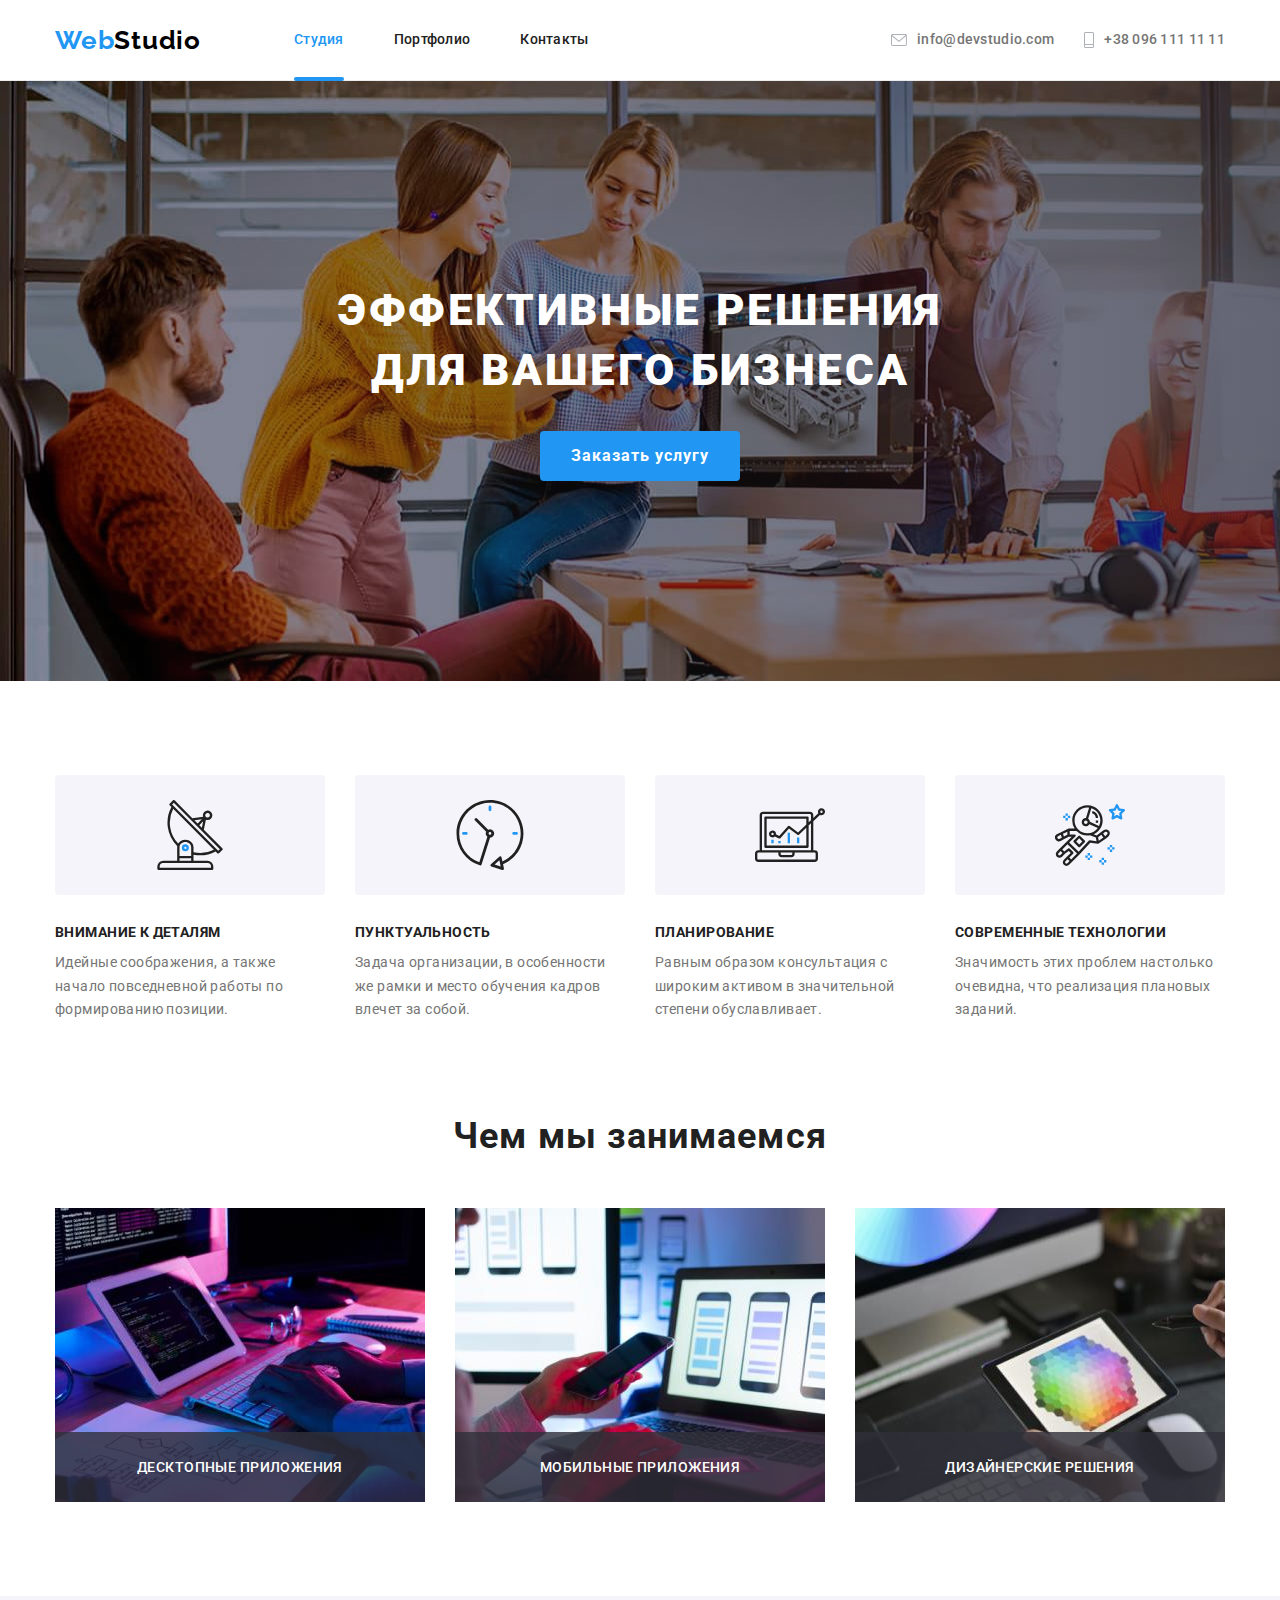
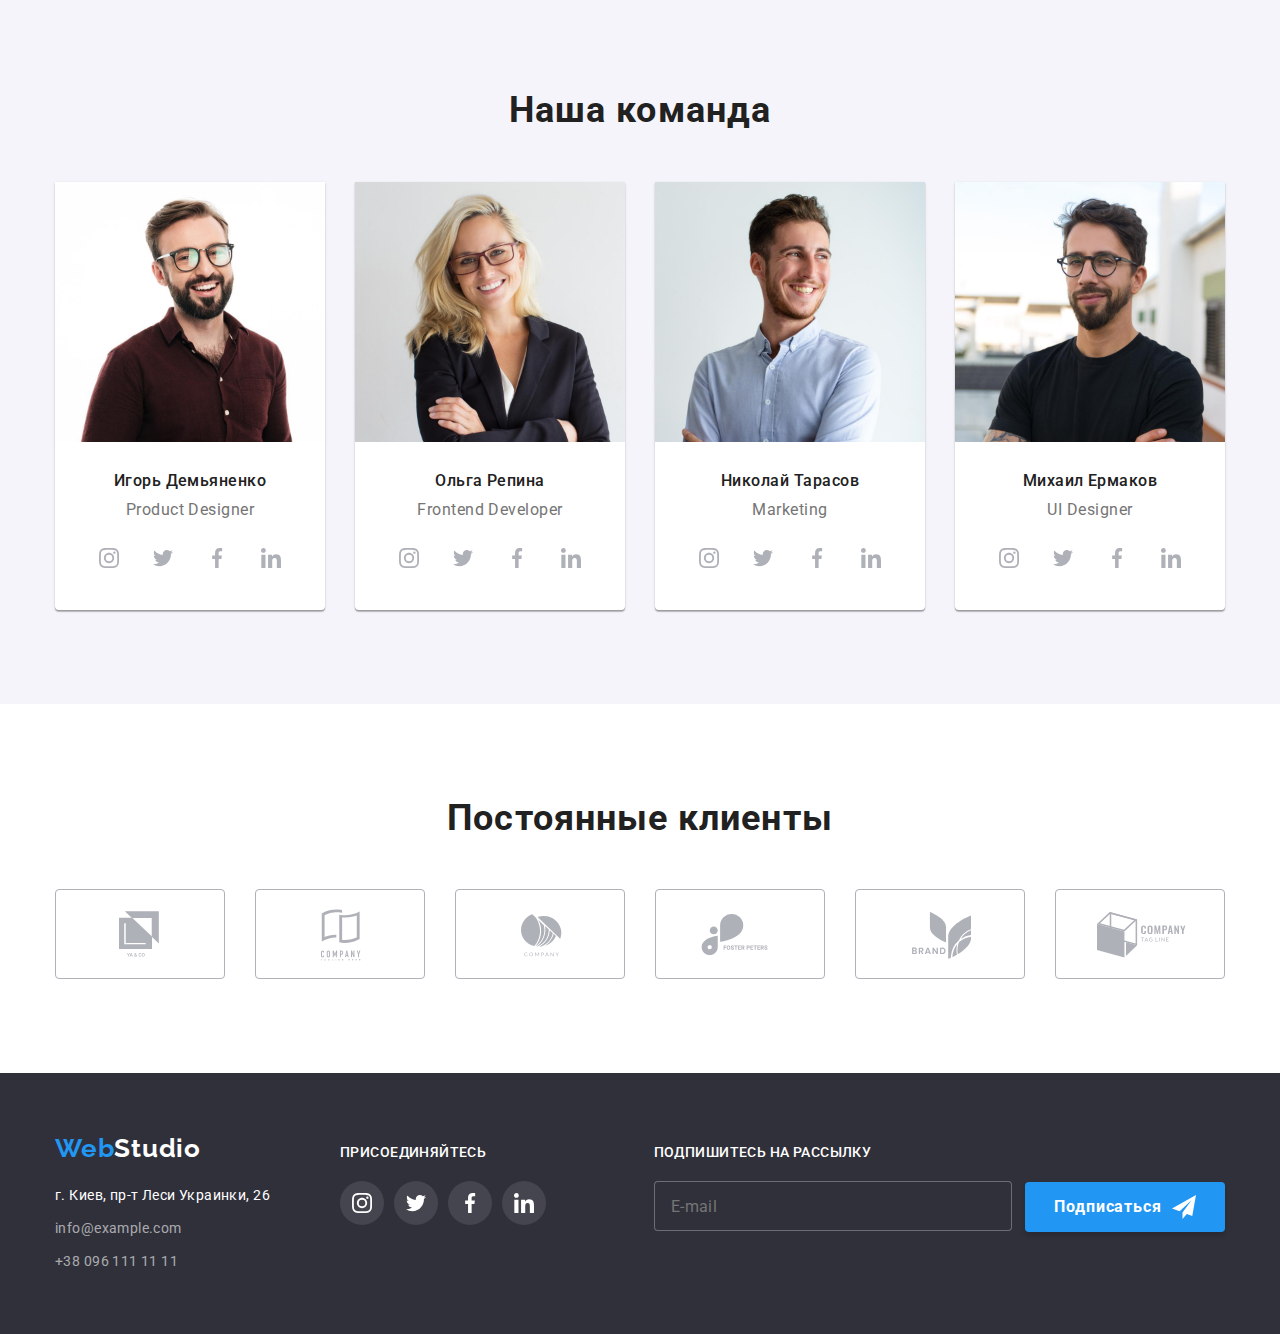
==== commit 388cd926: "Исправлены ошибки в стилях" ====
--- a/index.html
+++ b/index.html
@@ -84,50 +84,56 @@
           </button>
         </div>
       </section>
-
       <!-- Окно "Заказать услугу"-->
       <div class="hero-section-modal-backdrop is-hidden" data-modal>
         <div class="hero-section-modal">
-          <button class="hero-section-modal-button-close" data-modal-close>
-            <svg class="modal-icons">
-              <use href="./images/icons.svg#icon-close-modal"></use>
-            </svg>
-          </button>
-          <p class="hero-section-modal-header">
+          <div class="hero-section-modal-close-button">
+            <button class="hero-section-modal-button-close" data-modal-close>
+              <svg class="modal-icons">
+                <use href="./images/icons.svg#icon-close-modal"></use>
+              </svg>
+            </button>
+          </div>
+          <span class="hero-section-modal-header">
             Оставьте свои данные, мы вам перезвоним
-          </p>
-          <form action="">
-            <div
-              class="hero-section-modal-input-group"
-              role="group"
-              aria-labelby="contact-details-head"
-            >
+          </span>
+          <form class="hero-section-modal-form" action="./index.html">
+            <div class="hero-section-modal-input-group">
               <label class="hero-section-modal-input-label">
-                <p class="hero-section-modal-label-text">Имя</p>
+                <span class="hero-section-modal-label-text">Имя</span>
                 <input
                   class="hero-section-modal-input"
                   type="text"
                   name="order-username"
                 />
+                <svg class="hero-section-modal-input-icons">
+                  <use href="./images/icons.svg#icon-person"></use>
+                </svg>
               </label>
               <label class="hero-section-modal-input-label">
-                <p class="hero-section-modal-label-text">Телефон</p>
+                <span class="hero-section-modal-label-text">Телефон</span>
                 <input
                   class="hero-section-modal-input"
-                  type="phone"
+                  type="tel"
                   name="order-phone"
                 />
+                <svg class="hero-section-modal-input-icons">
+                  <use href="./images/icons.svg#icon-phone"></use>
+                </svg>
               </label>
               <label class="hero-section-modal-input-label">
-                <p class="hero-section-modal-label-text">Почта</p>
+                <span class="hero-section-modal-label-text">Почта</span>
                 <input
                   class="hero-section-modal-input"
                   type="email"
                   name="order-email"
                 />
+                <svg class="hero-section-modal-input-icons">
+                  <use href="./images/icons.svg#icon-mail"></use>
+                </svg>
               </label>
-              <label class="hero-section-modal-input-label">
-                <p class="hero-section-modal-label-text">Комментарий</p>
+              <label class="hero-section-modal-comment-label">
+                <span class="hero-section-modal-label-text">Комментарий</span>
                 <textarea
                   class="hero-section-modal-comment-input"
                   name="order-comment"
@@ -136,11 +142,36 @@
                 ></textarea>
               </label>
             </div>
-            <button type="submit">Отправить</button>
+            <label class="hero-section-modal-checkbox-label">
+              <input
+                class="hero-section-modal-checkbox-input"
+                type="checkbox"
+                name="order-get-license"
+                value=""
+              />
+              <span class="hero-section-modal-checkbox-label-text">
+                Соглашаюсь с рассылкой и принимаю
+                <a
+                  href="https://www.google.com"
+                  class="hero-section-license-link"
+                  target="_blank"
+                  rel="noreferrer noopener"
+                  >Условия договора</a
+                >
+              </span>
+              <svg class="hero-section-modal-checkbox-icons">
+                <use href="./images/icons.svg#icon-box0"></use>
+              </svg>
+              <svg class="hero-section-modal-checkbox-icons-checked">
+                <use href="./images/icons.svg#icon-check"></use>
+              </svg>
+            </label>
+            <button class="hero-section-modal-submit-button" type="submit">
+              Отправить
+            </button>
           </form>
         </div>
       </div>
-
       <!-- Секция "Особенности" -->
       <section class="features-section">
         <div class="container">
@@ -713,28 +744,28 @@
           </div>
           <!-- Форма ввода электронного адреса для подписки на рвссылку -->
           <div class="footer-section-mail-subscribe-form">
-            <form action="">
+            <form action="./index.html">
               <label>
-                <p class="footer-section-mail-subscribe-form-label">
+                <span class="footer-section-mail-subscribe-form-label">
                   Подпишитесь на рассылку
-                </p>
-                <input
-                  class="footer-section-mail-subscribe-input"
-                  type="email"
-                  name="subscride-email-address"
-                  placeholder="E-mail"
-                />
+                </span>
               </label>
+              <input
+                class="footer-section-mail-subscribe-input"
+                type="email"
+                name="subscride-email-address"
+                placeholder="E-mail"
+              />
               <button
                 class="footer-section-mail-subscribe-button"
                 type="submit"
               >
-                <div class="footer-section-mail-subscribe-button-label">
+                <span class="footer-section-mail-subscribe-button-label">
                   Подписаться
                   <svg class="footer-subscribe-icons">
                     <use href="./images/icons.svg#icon-send-plane"></use>
                   </svg>
-                </div>
+                </span>
               </button>
             </form>
           </div>
--- a/css/styles.css
+++ b/css/styles.css
@@ -273,13 +273,12 @@
   cursor: pointer;
   border: none;
   border-radius: 4px;
-  transition: 250ms color cubic-bezier(0.4, 0, 0.2, 1);
+  transition: 250ms background-color cubic-bezier(0.4, 0, 0.2, 1);
 }
 .hero-section-button:hover,
 .hero-section-button:active,
 .hero-section-button:focus {
   background-color: var(--main-button-hover-color);
-  color: var(--main-button-text-color);
   border-radius: 0px;
 }
 
@@ -316,6 +315,14 @@
   border-radius: 4px;
 }
 
+.hero-section-modal-close-button {
+  display: flex;
+  justify-content: flex-end;
+  margin-top: 8px;
+  margin-bottom: 2px;
+  margin-right: 8px;
+}
+
 .hero-section-modal-button-close {
   display: flex;
   justify-content: center;
@@ -340,6 +347,7 @@
 }
 
 .hero-section-modal-header {
+  display: block;
   margin-top: 0;
   margin-bottom: 12px;
   padding: 0 0 0 0;
@@ -351,16 +359,40 @@
   color: var(--body-default-header-color);
 }
 
+.hero-section-modal-form {
+  display: flex;
+  flex-direction: column;
+  align-items: center;
+}
+
 .hero-section-modal-input-group {
   display: flex;
   flex-direction: column;
   align-items: center;
+  margin-bottom: 20px;
 }
 
 .hero-section-modal-input-label {
+  position: relative;
   display: flex;
   flex-direction: column;
+  cursor: pointer;
   margin-bottom: 10px;
+}
+.hero-section-modal-comment-label {
+  display: flex;
+  flex-direction: column;
+  cursor: pointer;
+  margin-bottom: 0px;
+}
+
+.hero-section-modal-checkbox-label {
+  position: relative;
+  display: flex;
+  align-items: baseline;
+  justify-content: center;
+  width: 448px;
+  margin-bottom: 30px;
 }
 
 .hero-section-modal-label-text {
@@ -374,12 +406,63 @@
   color: var(--body-default-text-color);
 }
 
+.hero-section-modal-checkbox-label-text {
+  margin-top: 0;
+  margin-bottom: 0;
+  margin-left: 7px;
+  padding: 0 0 0 0;
+  font-weight: 500;
+  font-size: 14px;
+  line-height: 1.71;
+  letter-spacing: 0.03em;
+  color: var(--body-default-text-color);
+}
+
 .hero-section-modal-input {
   width: 448px;
   height: 40px;
   border: 1px solid rgba(33, 33, 33, 0.2);
   box-sizing: border-box;
+  outline: none;
+  cursor: pointer;
   border-radius: 4px;
+  padding: 11px 12px 11px 42px;
+  transition: 250ms border-color cubic-bezier(0.4, 0, 0.2, 1);
+}
+
+.hero-section-modal-input-icons {
+  position: absolute;
+  top: 50%;
+  left: 0;
+  width: 18px;
+  height: 18px;
+  margin-left: 12px;
+  fill: var(--body-default-header-color);
+  transition: translatey(-50%);
+  transition: 250ms fill cubic-bezier(0.4, 0, 0.2, 1);
+}
+
+.hero-section-modal-checkbox-icons {
+  position: absolute;
+  top: 18%;
+  left: 12px;
+  width: 16px;
+  height: 15px;
+  fill: var(--body-default-header-color);
+  transition: translatey(-50%);
+  transition: 250ms opacity cubic-bezier(0.4, 0, 0.2, 1);
+}
+
+.hero-section-modal-checkbox-icons-checked {
+  position: absolute;
+  top: 18%;
+  left: 12px;
+  width: 16px;
+  height: 15px;
+  fill: var(--body-default-header-color);
+  transition: translatey(-50%);
+  opacity: 0;
+  transition: 250ms opacity cubic-bezier(0.4, 0, 0.2, 1);
 }
 
 .hero-section-modal-comment-input {
@@ -389,7 +472,72 @@
   resize: none;
   border: 1px solid rgba(33, 33, 33, 0.2);
   box-sizing: border-box;
+  outline: none;
+  cursor: pointer;
   border-radius: 4px;
+  font-weight: 500;
+  font-size: 14px;
+  line-height: 1.14;
+  letter-spacing: 0.01em;
+  color: rgba(117, 117, 117, 0.5);
+  transition: 250ms border-color cubic-bezier(0.4, 0, 0.2, 1);
+}
+
+.hero-section-modal-checkbox-input {
+  opacity: 0;
+  margin-right: 7px;
+}
+
+.hero-section-modal-checkbox-input:checked
+  ~ .hero-section-modal-checkbox-icons {
+  opacity: 0;
+}
+
+.hero-section-modal-checkbox-input:checked
+  ~ .hero-section-modal-checkbox-icons-checked {
+  opacity: 1;
+}
+
+.hero-section-license-link {
+  color: var(--main-button-color);
+}
+
+.hero-section-modal-submit-button {
+  width: 200px;
+  height: 50px;
+  padding: 0 0 0 0;
+  align-items: center;
+  text-align: center;
+  background-color: var(--main-button-color);
+  color: var(--main-button-text-color);
+  font-weight: 700;
+  font-size: 16px;
+  line-height: 1.87;
+  letter-spacing: 0.06em;
+  cursor: pointer;
+  border: none;
+  border-radius: 4px;
+  box-shadow: 0px 4px 4px rgba(0, 0, 0, 0.15);
+  transition: 250ms background-color cubic-bezier(0.4, 0, 0.2, 1);
+}
+
+.hero-section-modal-submit-button:hover,
+.hero-section-modal-submit-button:active,
+.hero-section-modal-submit-button:focus {
+  background-color: var(--main-button-hover-color);
+}
+
+.hero-section-modal-input:hover ~ .hero-section-modal-input-icons,
+.hero-section-modal-input:active ~ .hero-section-modal-input-icons,
+.hero-section-modal-input:focus ~ .hero-section-modal-input-icons,
+.hero-section-modal-input:hover,
+.hero-section-modal-input:active,
+.hero-section-modal-input:focus,
+.hero-section-modal-comment-input:hover,
+.hero-section-modal-comment-input:active,
+.hero-section-modal-comment-input:focus {
+  border-color: var(--main-button-color);
+  fill: var(--main-button-hover-color);
 }
 
 /* Секция "Особенности" */
@@ -820,6 +968,7 @@
 }
 
 .footer-section-mail-subscribe-form-label {
+  display: block;
   margin-top: 0;
   margin-bottom: 20px;
   padding-top: 0;
@@ -835,12 +984,12 @@
 .footer-section-mail-subscribe-input {
   width: 358px;
   height: 50px;
-  padding-left: 16px;
   padding: 15px 16px 15px 16px;
-  margin-right: 12px;
+  margin-right: 10px;
   border: 1px solid rgba(255, 255, 255, 0.3);
   box-sizing: border-box;
   border-radius: 4px;
+  outline: none;
   background: var(--footer-background-color);
   font-weight: normal;
   font-size: 16px;
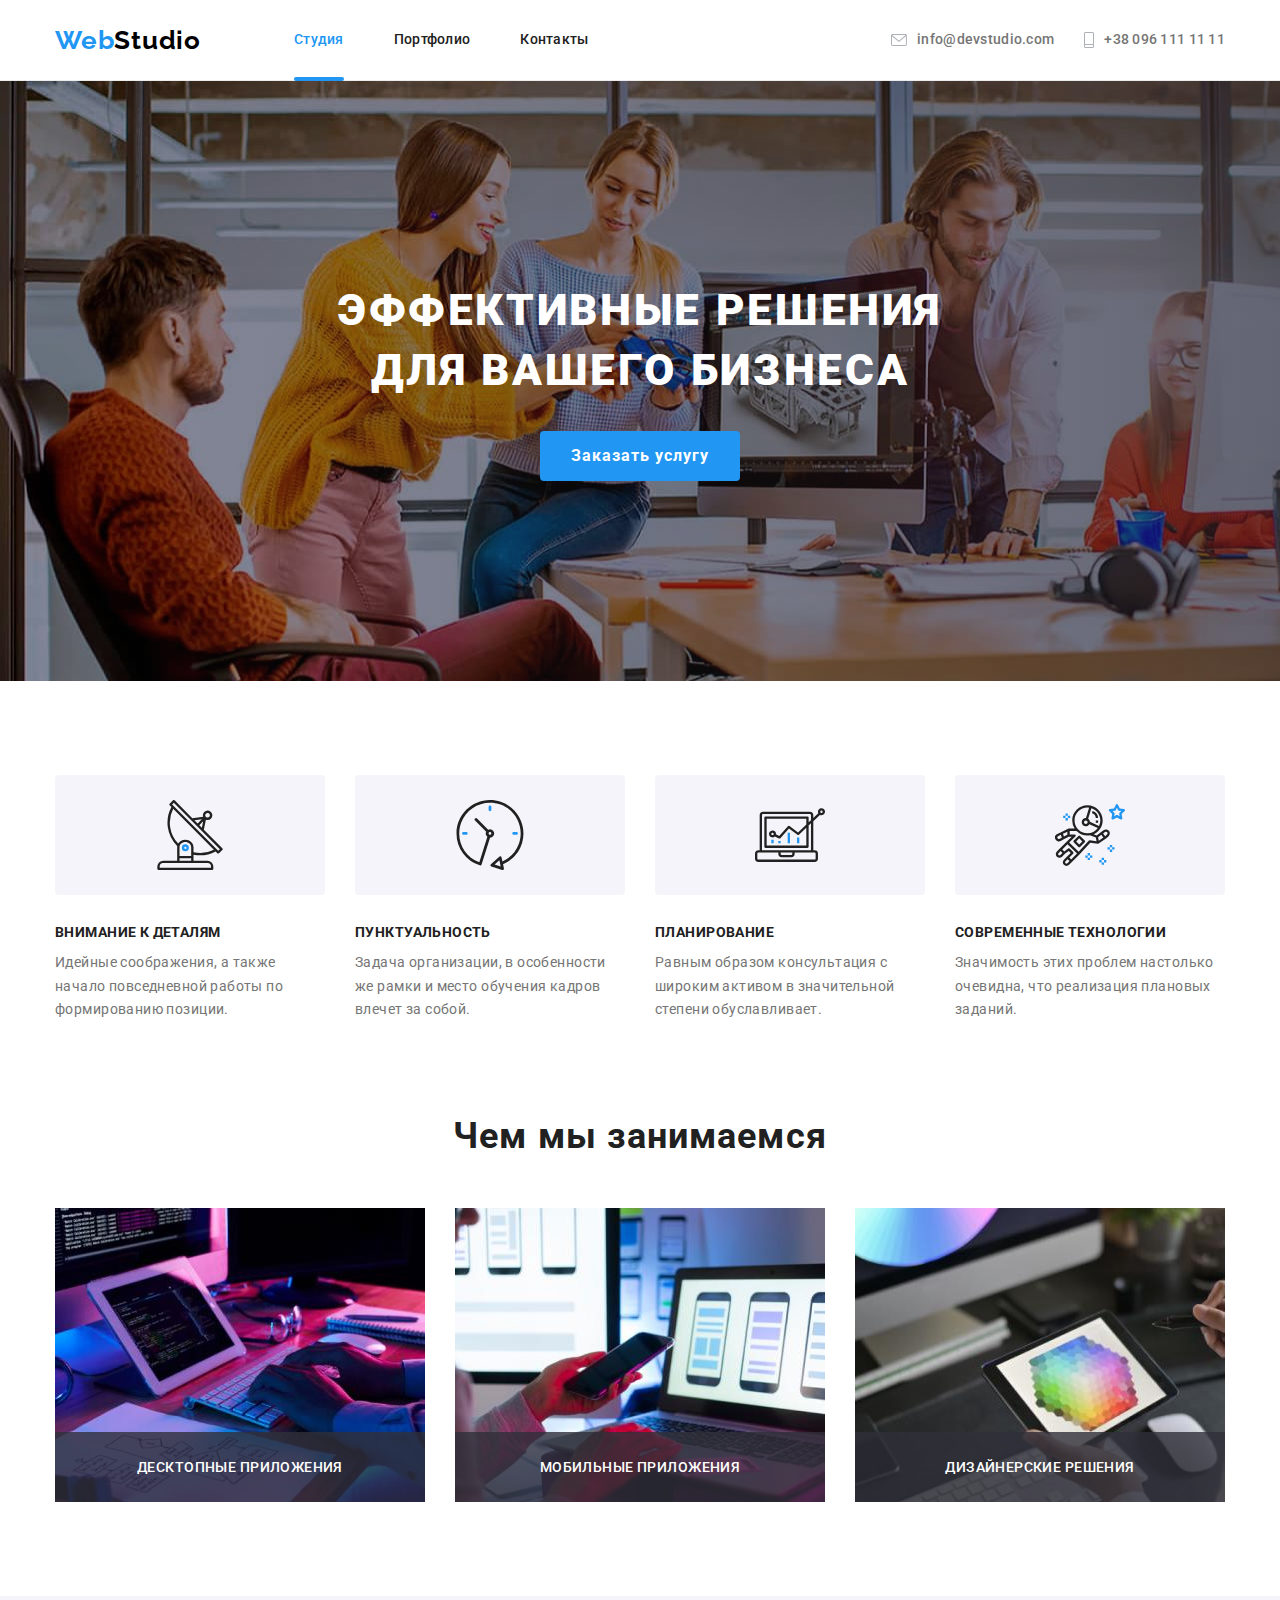
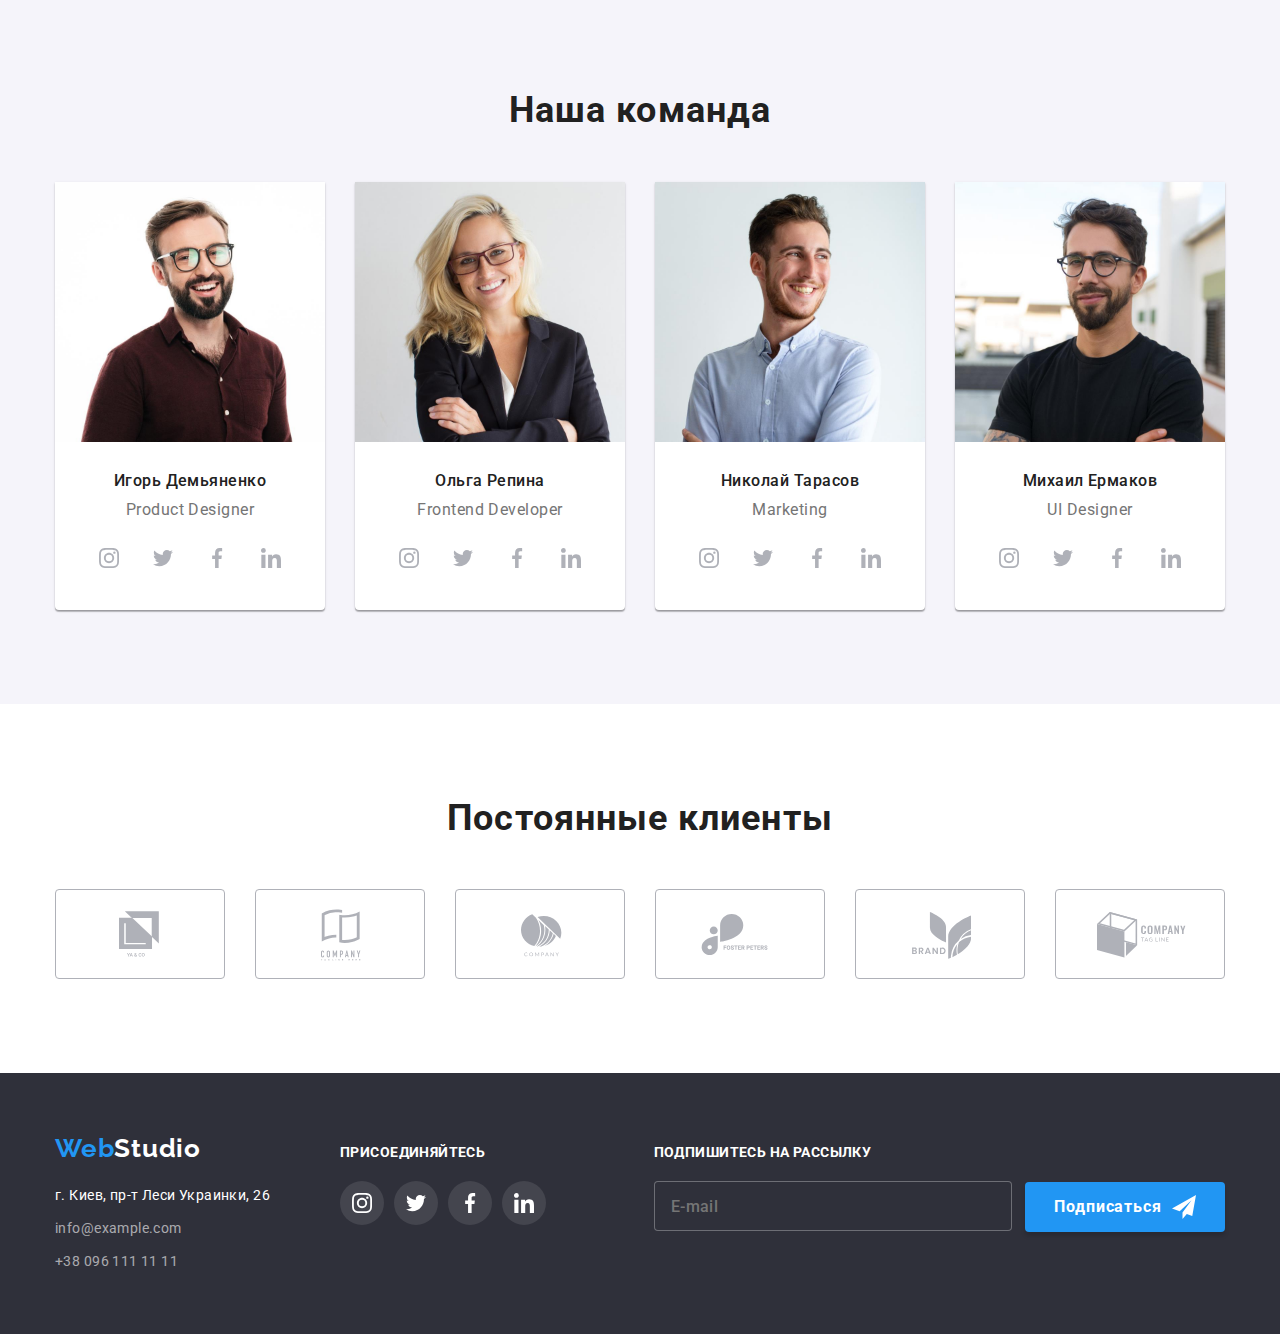
==== commit cdd8e9a3: "Исправлены параметры шрифтов в футере." ====
--- a/index.html
+++ b/index.html
@@ -742,13 +742,11 @@
               </li>
             </ul>
           </div>
-          <!-- Форма ввода электронного адреса для подписки на рвссылку -->
+          <!-- Форма ввода электронного адреса для подписки на рассылку -->
           <div class="footer-section-mail-subscribe-form">
             <form action="./index.html">
-              <label>
-                <span class="footer-section-mail-subscribe-form-label">
-                  Подпишитесь на рассылку
-                </span>
+              <label class="footer-section-mail-subscribe-form-label">
+                Подпишитесь на рассылку
               </label>
               <input
                 class="footer-section-mail-subscribe-input"
--- a/css/styles.css
+++ b/css/styles.css
@@ -423,7 +423,7 @@
   height: 40px;
   border: 1px solid rgba(33, 33, 33, 0.2);
   box-sizing: border-box;
-  outline: none;
+  outline-width: 0px;
   cursor: pointer;
   border-radius: 4px;
   padding: 11px 12px 11px 42px;
@@ -438,7 +438,6 @@
   height: 18px;
   margin-left: 12px;
   fill: var(--body-default-header-color);
-  transition: translatey(-50%);
   transition: 250ms fill cubic-bezier(0.4, 0, 0.2, 1);
 }
 
@@ -449,7 +448,6 @@
   width: 16px;
   height: 15px;
   fill: var(--body-default-header-color);
-  transition: translatey(-50%);
   transition: 250ms opacity cubic-bezier(0.4, 0, 0.2, 1);
 }
 
@@ -460,7 +458,6 @@
   width: 16px;
   height: 15px;
   fill: var(--body-default-header-color);
-  transition: translatey(-50%);
   opacity: 0;
   transition: 250ms opacity cubic-bezier(0.4, 0, 0.2, 1);
 }
@@ -472,7 +469,7 @@
   resize: none;
   border: 1px solid rgba(33, 33, 33, 0.2);
   box-sizing: border-box;
-  outline: none;
+  outline-width: 0px;
   cursor: pointer;
   border-radius: 4px;
   font-weight: 500;
@@ -914,7 +911,7 @@
   padding-top: 0;
   padding-bottom: 0;
   color: var(--footer-address-color);
-  font-weight: 500;
+  font-weight: 700;
   font-size: 14px;
   line-height: 1.14;
   letter-spacing: 0.03em;
@@ -973,7 +970,7 @@
   margin-bottom: 20px;
   padding-top: 0;
   padding-bottom: 0;
-  font-weight: 500;
+  font-weight: 700;
   font-size: 14px;
   line-height: 1.14;
   letter-spacing: 0.03em;
@@ -991,7 +988,7 @@
   border-radius: 4px;
   outline: none;
   background: var(--footer-background-color);
-  font-weight: normal;
+  font-weight: 500;
   font-size: 16px;
   line-height: 1.25;
   letter-spacing: 0.03em;
